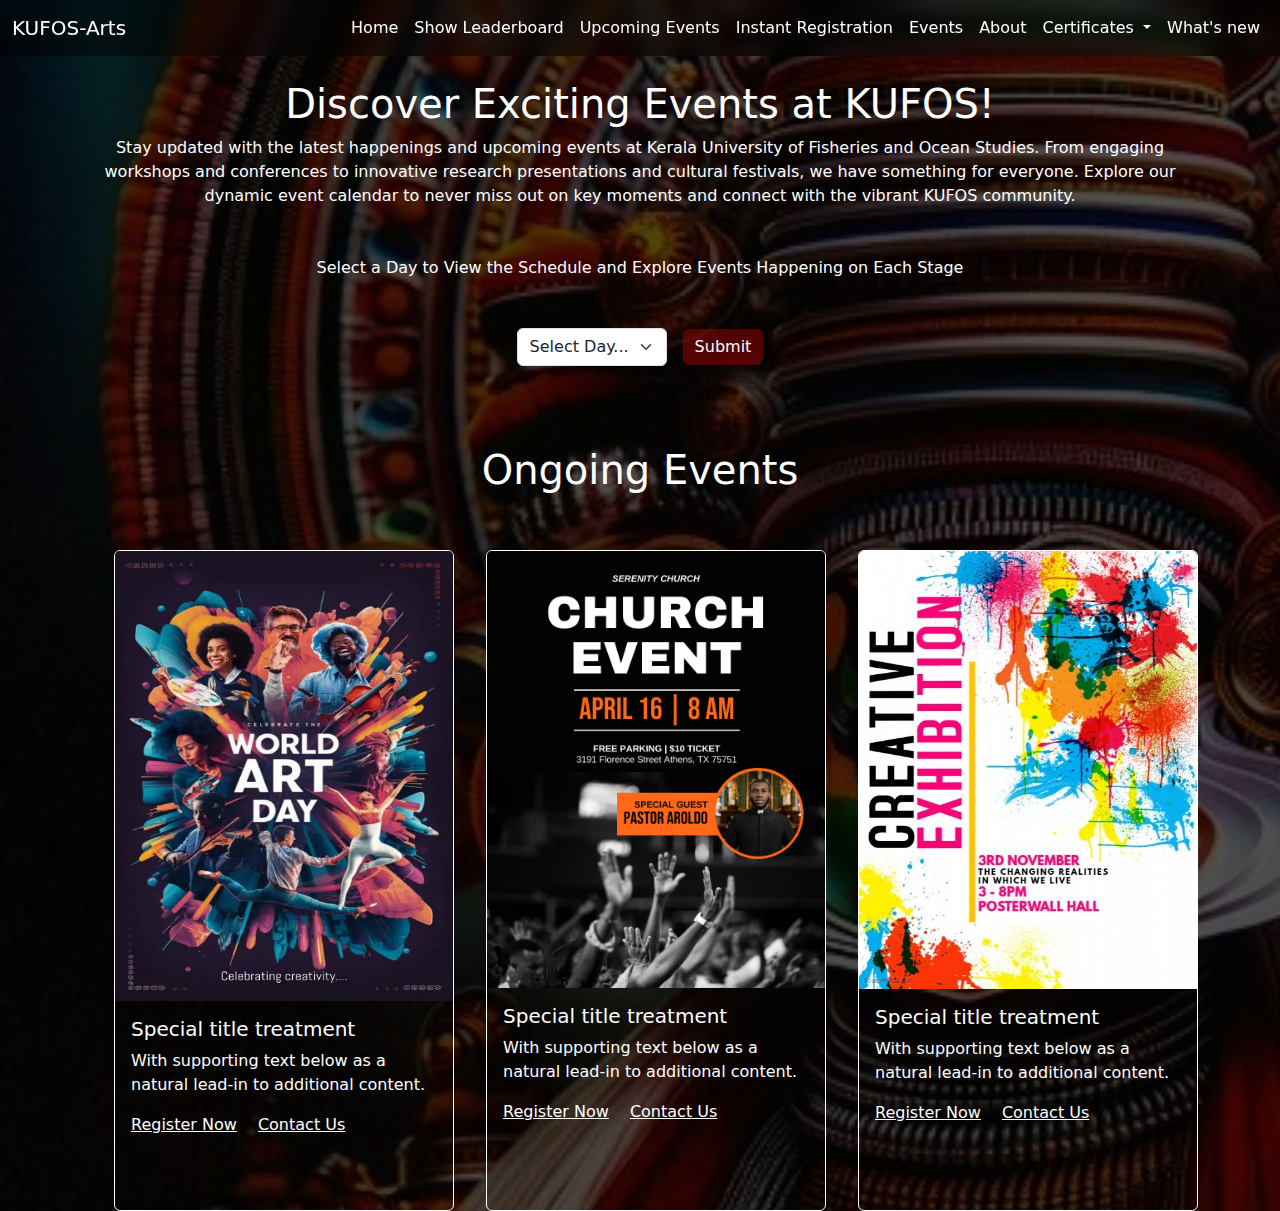
==== events.html @ e2f3a746 "modified" ====
<!DOCTYPE html>
<html lang="en">
<head>
    <meta charset="UTF-8">
    <meta name="viewport" content="width=device-width, initial-scale=1.0">
    <link href="https://cdn.jsdelivr.net/npm/bootstrap@5.3.3/dist/css/bootstrap.min.css" rel="stylesheet" integrity="sha384-QWTKZyjpPEjISv5WaRU9OFeRpok6YctnYmDr5pNlyT2bRjXh0JMhjY6hW+ALEwIH" crossorigin="anonymous">
    <link rel="preconnect" href="https://fonts.googleapis.com">
    <link rel="preconnect" href="https://fonts.gstatic.com" crossorigin>
    <link href="https://fonts.googleapis.com/css2?family=Dela+Gothic+One&display=swap" rel="stylesheet">
    <link rel="stylesheet" href="https://cdnjs.cloudflare.com/ajax/libs/font-awesome/6.6.0/css/all.min.css" integrity="sha512-Kc323vGBEqzTmouAECnVceyQqyqdsSiqLQISBL29aUW4U/M7pSPA/gEUZQqv1cwx4OnYxTxve5UMg5GT6L4JJg==" crossorigin="anonymous" referrerpolicy="no-referrer" />
    <link rel="stylesheet" href="https://cdnjs.cloudflare.com/ajax/libs/animate.css/4.1.1/animate.min.css"/>
    <link rel="icon" type="image/x-icon" href="images/program-logo.jpg">
    <link rel="stylesheet" href="style.css">
    <title>KUHOS Live!</title>
</head>
<body class="event-body">
    <nav class="navbar navbar-expand-lg fixed-top">
        <div class="container-fluid">
          <a class="navbar-brand text-white" href="index.html">KUFOS-Arts</a>
          <button class="navbar-toggler bg-light" type="button" data-bs-toggle="collapse" data-bs-target="#navbarSupportedContent" aria-controls="navbarSupportedContent" aria-expanded="false" aria-label="Toggle navigation">
            <span class="navbar-toggler-icon"></span>
          </button>
          <div class="collapse navbar-collapse" id="navbarSupportedContent">
            <ul class="navbar-nav ms-auto mb-2 mb-lg-0">
                <li class="nav-item">
                    <a class="nav-link active text-white" aria-current="page" href="index.html">Home</a>
                </li>
              <li class="nav-item">
                <a class="nav-link active text-white" aria-current="page" href="leaderboard.html">Show Leaderboard</a>
              </li>
              <li class="nav-item">
                <a class="nav-link active text-white" aria-current="page" href="upcoming.html">Upcoming Events</a>
              </li>
              <li class="nav-item">
                <a class="nav-link active text-white" aria-current="page" href="#">Instant Registration</a>
              </li>
              <li class="nav-item">
                <a class="nav-link active text-white" aria-current="page" href="events.html">Events</a>
              </li>
              <li class="nav-item">
                <a class="nav-link active text-white" href="https://en.wikipedia.org/wiki/Kerala_University_of_Fisheries_and_Ocean_Studies">About</a>
              </li>
              <li class="nav-item dropdown">
                <a class="nav-link dropdown-toggle active text-white" href="#" role="button" data-bs-toggle="dropdown" aria-expanded="false">
                  Certificates
                </a>
                <ul class="dropdown-menu">
                  <li><a class="dropdown-item" href="#">Champion’s Certificate</a></li>
                  <li><a class="dropdown-item" href="#">Participation Certificate</a></li>
                  <li><a class="dropdown-item" href="#">Certificate of Merit</a></li>
                  <li><hr class="dropdown-divider"></li>
                  <li><a class="dropdown-item" href="#">More..</a></li>
                </ul>
              </li>
              <li class="nav-item">
                <a class="nav-link active text-white" aria-disabled="true">What's new</a>
              </li>
            </ul>
          </div>
        </div>
      </nav>

    <main>
        <div class="container-md" style="justify-content:center;">
            <div class="text wow animate__animated animate__zoomIn animate__delay-0.5s animate__slow" style="margin-top: 5rem; color:white; text-align:center;">
            <h1>Discover Exciting Events at KUFOS!</h1>
            <p>Stay updated with the latest happenings and upcoming events at Kerala University of Fisheries and Ocean Studies. From engaging workshops and conferences to innovative research presentations and cultural festivals, we have something for everyone. Explore our dynamic event calendar to never miss out on key moments and connect with the vibrant KUFOS community.</p>
            </div>
        </div>
        <div class="container-md" style="text-align: center; align-items:center;">
            <div class="form wow animate__animated animate__zoomIn animate__delay-0.5s animate__slow" style="text-align: center; color:white; margin-top: 3rem;">
                Select a Day to View the Schedule and Explore Events Happening on Each Stage
            </div>

            <form class="row row-cols-lg-auto g-3 align-items-center wow animate__animated animate__zoomIn animate__delay-0.5s animate__slow" style="margin-top: 2rem; justify-content:center;">
                
              

<div class="col-12">
    <label class="visually-hidden" for="inlineFormSelectPref">Select Day</label>
    <select class="form-select" id="inlineFormSelectPref">
        <option selected>Select Day...</option>
        <option value="1">Day 1</option>
        <option value="2">Day 2</option>
        <option value="3">Day 3</option>
        <option value="4">Day 4</option>
        <option value="5">Day 5</option>
        <option value="6">Day 6</option>
    </select>
</div>

<div class="col-12">
    <button type="button" class="btn btn-primary" id="submit">Submit</button>
</div>
<!-- Containers Section -->
<!-- Container for Day 1 -->
<div class="day-container" id="day-1" style="display: none;">
    <div class="container text-center text-white" style="padding-top: 5rem;">
        <div class="row">
            <div class="col">
                <h5 class="column-heading">Stage 1 Day 1</h5> 
                <p class="col-content">
                    <ul>
                        <li>9:00 - 11:00 AM : ESSAY WRITING  (MALAYALAM)</li>
                        <li>11:15 - 1:15 PM : ESSAY WRITING (ENGLISH)</li>
                        <li>2:00 - 4:00 PM : SHORT STORY WRTITTING (ENGLISH)</li>
                        <li>4:15 - 6:15 PM : POETRY WRITING (ENGLISH)</li>
                        <li>6:15 - 8:45 PM : SHORT STORY WRTITTING (MALAYALAM)</li>
                    </ul>
                </p>
            </div>
            <div class="col">
                <h5 class="column-heading">Stage 2 Day 1</h5> 
                <p class="col-content">
                    <ul>
                        <li>9:00 - 11:00 PM : POETRY WRITING  (HINDI)</li>
                        <li>11:15 - 1:15 PM : SHORT STORY WRTITTING (HINDI)</li>
                        <li>2:00 - 4:00 PM : POSTER DESIGNING</li>
                        <li>4:15 - 6:15  PM : ESSAY WRITING (HINDI)</li>
                    </ul>
                </p>
            </div>
            <div class="col">
                <h5 class="column-heading">Stage 3 Day 1</h5> 
                <p class="col-content">
                    <ul>
                        <li>11:15 - 1:45 PM : COLLAGE</li>
                        <li>4:15 - 6:45  PM : CARTOONING</li>
                    </ul>    
                </p>
            </div>
            <div class="col">
                <h5 class="column-heading">Stage 4 Day 1</h5> 
                <p class="col-content">
                    <ul>
                        <li>9:00 - 11:00 PM : WATER COLOR PAINTING</li>
                        <li>2:00 - 4:30 PM : MEHENDI</li>
                    </ul>    
                </p>
            </div>
        </div>
        </div>
</div>

<!-- Container for Day 2 -->
<div class="day-container" id="day-2" style="display: none;">
    <div class="container text-center text-white" style="padding-top: 5rem;">
        <div class="row">
            <div class="col">
                <h5 class="column-heading">Stage 1 Day 2</h5> 
                <p class="col-content">
                    <ul>
                        <li>9:00 - 11:30 AM : PENCIL DRAWING</li>
                        <li>11:45 - 1:45 PM : POETRY WRITING (MALAYALAM)</li>
                        <li>2:00 - 4:30 PM : FACE PAINTING</li>
                        <li>4:45 - 7:15 PM : PAINTING OIL COLOR</li>
                    </ul>
                </p>
            </div>
            <div class="col">
                <h5 class="column-heading">Stage 2 Day 2</h5> 
                <p class="col-content">
                    <ul>
                        <li>9:00 - 11:30 PM : RANGOLI</li>
                        <li>2:00 - 4:30 PM : CLAY MODELLING</li>
                    </ul>
                </p>
            </div>
            <div class="col">
                <h5 class="column-heading">Stage 3 Day 2</h5> 
                <p class="col-content">
                    <ul>
                        <li>2:00 - 4:30 PM : QUIZ</li>
                        <li>7:30 - 10:00 PM : FILM CRITIC</li>
                    </ul>    
                </p>
            </div>
            <div class="col">
                <h5 class="column-heading">Stage 4 Day 2</h5> 
                <p class="col-content">
                    <ul>
                        <li>9:00 - 11:30 AM : SPOT PHOTOGRAPHY</li>
                    </ul>    
                </p>
            </div>
        </div>
        </div>
</div>

<!-- Container for Day 3 -->
<div class="day-container" id="day-3" style="display: none;">
    <div class="container text-center text-white" style="padding-top: 5rem;">
        <div class="row">
            <div class="col">
                <h5 class="column-heading">Stage 1 Day 3</h5> 
                <p class="col-content">
                    <ul>
                        <li>NIL</li>
                    </ul>
                </p>
            </div>
            <div class="col">
                <h5 class="column-heading">Stage 2 Day 3</h5> 
                <p class="col-content">
                    <ul>
                        <li>NIL</li>
                    </ul>
                </p>
            </div>
            <div class="col">
                <h5 class="column-heading">Stage 3 Day 3</h5> 
                <p class="col-content">
                    <ul>
                        <li>NIL</li>
                    </ul>    
                </p>
            </div>
            <div class="col">
                <h5 class="column-heading">Stage 4 Day 3</h5> 
                <p class="col-content">
                    <ul>
                        <li>10:30 - 1:00 PM : PAINTING WATER COLOUR</li>
                        <li>4:00 PM : CULTURAL PROCESSION</li>
                    </ul>    
                </p>
            </div>
        </div>
        </div>
</div>

<!-- Container for Day 4 -->
<div class="day-container" id="day-4" style="display: none;">
    <div class="container text-center text-white" style="padding-top: 5rem;">
        <div class="row">
            <div class="col">
                <h5 class="column-heading">Stage 1 Day 4</h5> 
                <p class="col-content">
                    <ul>
                        <li>9:30 - 11:10 AM : WESTERN DANCE (SOLO)</li>
                        <li>11:45 - 12:45 PM : STEP IN SYNCHRO</li>
                        <li>2:30 - 3:30 PM : FOLK DANCE SOLO (FEMALE) </li>
                        <li>3:45 - 4:30 PM : ADAPTUNE</li>
                        <li>4:45 - 5:25 PM : GROUP DANCE WESTERN</li>
                    </ul>
                </p>
            </div>
            <div class="col">
                <h5 class="column-heading">Stage 2 Day 4</h5> 
                <p class="col-content">
                    <ul>
                        <li>9:30 - 10:30 AM : WESTERN VOCAL SOLO</li>
                        <li>11:00 - 11:45 AM : MAPPILAPATTU (MALE)</li>
                        <li>1:45 - 2:30 PM : MAPPILAPATTU (FEMALE)</li>
                        <li>3:15 - 4:30 PM : GROUP SONG (INDIAN)</li>
                        <li>4:30 - 5:15 PM : LIGHT VOCAL SOLO (MALE)</li>
                    </ul>
                </p>
            </div>
            <div class="col">
                <h5 class="column-heading">Stage 3 Day 4</h5> 
                <p class="col-content">
                    <ul>
                        <li>9:30 - 11:00 AM : RECITATION(MALAYALAM)</li>
                        <li>12:00 - 12:45 PM : RECITATION (HINDI)</li>
                        <li>1:45 - 2:15 PM : EXTEMPORE (HINDI)</li>
                        <li>2:30 - 4:00 PM : RECITATION (ENGLISH)</li>
                    </ul>    
                </p>
            </div>
            <div class="col">
                <h5 class="column-heading">Stage 4 Day 4</h5> 
                <p class="col-content">
                    <ul>
                        <li>9:30 - 10:45 AM : MONOACT</li>
                        <li>11:00 - 11:20 AM : ADZAP</li>
                        <li>9:00 - 11:00 AM : ESSAY WRITING (MALAYALAM)</li>
                        <li>2:00 - 3:00 PM : ESSAY WRITING (MALAYALAM)</li>
                        <li>3:30 - 4:30 : EXTEMPORE (MALAYALAM)</li>
                    </ul>    
                </p>
            </div>
        </div>
        </div>
</div>

<!-- Container for Day 5 -->
<div class="day-container" id="day-5" style="display: none;">
    <div class="container text-center text-white" style="padding-top: 5rem;">
        <div class="row">
            <div class="col">
                <h5 class="column-heading">Stage 1 Day 5</h5> 
                <p class="col-content">
                    <ul>
                        <li>9:30 - 11:10 AM : WESTERN DANCE (SOLO)</li>
                        <li>11:45 - 12:45 PM : STEP IN SYNCHRO</li>
                        <li>2:30 - 3:30 PM : FOLK DANCE (SOLO)</li>
                        <li>3:45 - 4:30 PM : ADAPTUNE</li>
                        <li>4:45 - 5:25 PM : GROUP DANCE WESTERN</li>
                    </ul>
                </p>
            </div>
            <div class="col">
                <h5 class="column-heading">Stage 2 Day 5</h5> 
                <p class="col-content">
                    <ul>
                        <li>9:30 - 10:30 AM : WESTERN VOCAL SOLO</li>
                        <li>11:00 - 11:45 AM : MAPPILAPATTU (MALE)</li>
                        <li>1:45 - 2:30 PM : MAPPILAPATTU (FEMALE)</li>
                        <li>3:15 - 4:30 PM : GROUP SONG INDIAN</li>
                        <li>4:30 - 5:15 PM : LIGHT VOCAL SOLO(MALE)</li>
                    </ul>
                </p>
            </div>
            <div class="col">
                <h5 class="column-heading">Stage 3 Day 5</h5> 
                <p class="col-content">
                    <ul>
                        <li>09:30 - 11:00 AM : RECITATION (MALAYALAM)</li>
                        <li>12:00 - 12:45 PM : RECITATION(HINDI)</li>
                        <li>1:45 - 2:15 PM: EXTEMPORE(HINDI)</li>
                        <li>2:30 - 4:00 PM : RECITATION(ENG)</li>
                    </ul>    
                </p>
            </div>
            <div class="col">
                <h5 class="column-heading">Stage 4 Day 5</h5> 
                <p class="col-content">
                    <ul>
                        <li>9:30 - 10:45 AM : MONOACT</li>
                        <li>11:00 - 11:20 AM : ADZAP</li>
                        <li>02:00 - 3:00PM : EDEBATE(MALAYALAM)</li>
                        <li>93:30 - 4:30 PM : EXTEMPORE(MALAYALAM)</li>
                    </ul>    
                </p>
            </div>
        </div>
        </div>
</div>

<!-- Container for Day 6 -->
<div class="day-container" id="day-6" style="display: none;">
    <div class="container text-center text-white" style="padding-top: 5rem;">
        <div class="row">
            <div class="col">
                <h5 class="column-heading">Stage 1 Day 6</h5> 
                <p class="col-content">
                    <ul>
                        <li>09:30 - 11:00 AM : THIRUVATHIRA</li>
                        <li>12:00 - 12:40 PM : MIME</li>
                        <li>2:00 - 3:20 PM : GROUP DANCE FOLK</li>
                        <li>3:30 - 4:45 PM : ENADANPATTU</li>
                        <li>05:15 - 6:00 PM : DRAMA</li>
                        <li>7.00 PM : EINAUGURATION CEREMONY</li>
                    </ul>
                </p>
            </div>
            <div class="col">
                <h5 class="column-heading">Stage 2 Day 6</h5> 
                <p class="col-content">
                    <ul>
                        <li>09:30 - 10:30 PM : AKSHARASLOKAM</li>
                        <li>11:15 - 1:15 PM : CLASSICAL VOCAL SOLO(FEMALE)</li>
                        <li>2:00 - 2:40 PM : CLASSICAL VOCAL SOLO(MALE)</li>
                        <li>03:00 - 03:40 PM : GROUP SONG (WESTERN)</li>
                    </ul>
                </p>
            </div>
            <div class="col">
                <h5 class="column-heading">Stage 3 Day 6</h5> 
                <p class="col-content">
                    <ul>
                        <li>NIL</li>
                    </ul>    
                </p>
            </div>
            <div class="col">
                <h5 class="column-heading">Stage 4 Day 6</h5> 
                <p class="col-content">
                    <ul>
                        <li>09:30 - 10:30 AM : DEBATE (ENGLISH)</li>
                        <li>10:30 - 11:30 AM : EXTEMPORE(ENGLISH)</li>
                    </ul>    
                </p>
            </div>
        </div>
        </div>
</div>


        </div>    
        <div class="container-md text-white" style="align-items: center; text-align:center; margin-top:5rem;"></div>
            <h1 style="color: white; text-align:center">Ongoing Events</h1>
            <div class="container">
                <div class="card-container">
                    <div class="card bg-transparent wow animate__animated animate__zoomIn animate__delay-0.5s animate__slow" style="border: 1px solid white;">
                        <img src="images/poster-template2.jpg" class="card-img-top" alt="...">
                        <div class="card-body text-white" >
                            <h5 class="card-title">Special title treatment</h5>
                            <p class="card-text">With supporting text below as a natural lead-in to additional content.</p>
                            <a href="#" style="color: white;">Register Now</a>
                            <a href="#" style="color: white; margin-left:1rem">Contact Us</a>
                        </div>
                    </div>    
                    <div class="card bg-transparent wow animate__animated animate__zoomIn animate__delay-0.5s animate__slow" style="border: 1px solid white;">
                        <img src="images/event-template.png" class="card-img-top" alt="...">
                        <div class="card-body text-white" >
                            <h5 class="card-title">Special title treatment</h5>
                            <p class="card-text">With supporting text below as a natural lead-in to additional content.</p>
                            <a href="#" style="color: white;">Register Now</a>
                            <a href="#" style="color: white; margin-left:1rem">Contact Us</a>
                        </div>
                    </div>
                    <div class="card bg-transparent wow animate__animated animate__zoomIn animate__delay-0.5s animate__slow" style="border: 1px solid white;">
                        <img src="images/poster-template.jpg" class="card-img-top" alt="...">
                        <div class="card-body text-white" >
                            <h5 class="card-title">Special title treatment</h5>
                            <p class="card-text">With supporting text below as a natural lead-in to additional content.</p>
                            <a href="#" style="color: white;">Register Now</a>
                            <a href="#" style="color: white; margin-left:1rem">Contact Us</a>
                        </div>
                    </div>
                </div>
            </div>
            
        </div>

    </main>

    <footer></footer>





    <!-- JavaScript to Handle Toggle Logic -->
    <script>
        document.getElementById('submit').addEventListener('click', function (event) {
            // Prevent any default button action
            event.preventDefault();
    
            // Hide all day containers
            document.querySelectorAll('.day-container').forEach(container => {
                container.style.display = 'none';
            });
    
            // Get the selected value
            const selectedDay = document.getElementById('inlineFormSelectPref').value;
    
            // Show the corresponding container based on the selected day
            if (selectedDay && selectedDay !== 'Select Day...') {
                const selectedContainer = document.getElementById(`day-${selectedDay}`);
                if (selectedContainer) {
                    selectedContainer.style.display = 'block';
                }
            } else {
                alert('Please select a day before submitting.'); // Optional: Alert if no day is selected
            }
        });
    </script>

    <script src="js/wow.min.js"></script>
              <script>
              new WOW().init();
              </script>
    <script src="https://cdn.jsdelivr.net/npm/bootstrap@5.3.3/dist/js/bootstrap.bundle.min.js" integrity="sha384-YvpcrYf0tY3lHB60NNkmXc5s9fDVZLESaAA55NDzOxhy9GkcIdslK1eN7N6jIeHz" crossorigin="anonymous"></script>
</body>
</html>
---- style.css ----
body{
    margin: 0px;
    border: 0px;
    background-color: black;
}
.navbar {
    background-color: rgba(0, 0, 0, 0.459);
    backdrop-filter: blur(10px);
    -webkit-backdrop-filter: blur(10px); /* For Safari */
}
.nav-item{
    margin-top: 0rem;
}
.container-lg{
    background-image: url('images/bg.jpg');
    background-size: cover;
    background-repeat: no-repeat;
    padding-bottom: 3rem;
}
.container-lg h1{
    padding-top: 5rem;
    font-size: 3rem;
    font-family: 'Dela Gothic One';
}
.container-lg h2{
    margin-top: 2rem;
    font-size: 2rem;
    font-family: "Kanit", sans-serif;
}
.container-lg h5{
    font-family:'Courier New', Courier, monospace;
}
.btn{
    width: 30%;
    background-color: rgba(120, 3, 3, 0.655);
    border: none;
    transition: 0.6s width;
}
.btn:hover{
    width: 40%;
    background-color: rgba(120, 3, 3, 0.456);
}
.row{
    display: flex; 
    flex-direction: row;
}
.col{
    font-size: 2rem;
    border: 2px solid rgba(157, 6, 6, 0.5);
    border-radius: 1rem;
    background-color: black;
}
.col i{
     margin-right: 0.5rem;
}
.column-heading{
    font-size: 1.5vw;
    padding-top: 2rem;
    padding-bottom: 1rem;
}
.col-content{
    font-size: 1rem;
}
.col a{
    font-size: 1rem;
    color: white;
}
.col h5{
    font-family: Arial, Helvetica, sans-serif;
}
.event-body{
    background-image: url('images/bg.jpg');
    background-repeat: no-repeat;
    background-size: cover;
}
.col-6{
    border: 2px solid white;
    cursor: pointer;
}
.p-3 a{
    color: white;
    text-decoration: none;
}
#submit{
    width: 100%;
}
ul{
    text-align: left;
}
ul li{
    margin-top: 1rem;
    font-size: 1rem;
    list-style: none;
}
.card-container{
    display: flex;
    padding-top: 3rem;
}
.card{
    margin-left: 2rem;
    height: auto;
    padding-bottom: 1rem;
    width: 33.33%;
}
.card img{
    height: 70%;
}
.card-body{
    padding-bottom: 0rem;
    height: 40%;
}
.img-thumbnail{
    width:25%;
}
#leaderboard-row{
    background-color: rgba(27, 1, 1, 0.466);
}
.footer {
    background: linear-gradient(to bottom, rgba(88, 3, 3, 0) 0%, rgba(88, 3, 3, 0.318) 20%);
}
@media (max-width: 1024px) {
    .row {
        display: grid;
        flex-direction: column; 
    }
    .col{
        margin-top: 3rem;
    }
    .column-heading{
        font-size: 3vw;
    }
    .btn{
        width: 50%;
    }
    .btn:hover{
        width: 60%;
    }  
    .card-container{
        display: block;
        padding-right: 3.5rem;
    }
    .card{
        margin-top: 1rem;
        width: 100%;
    }
}
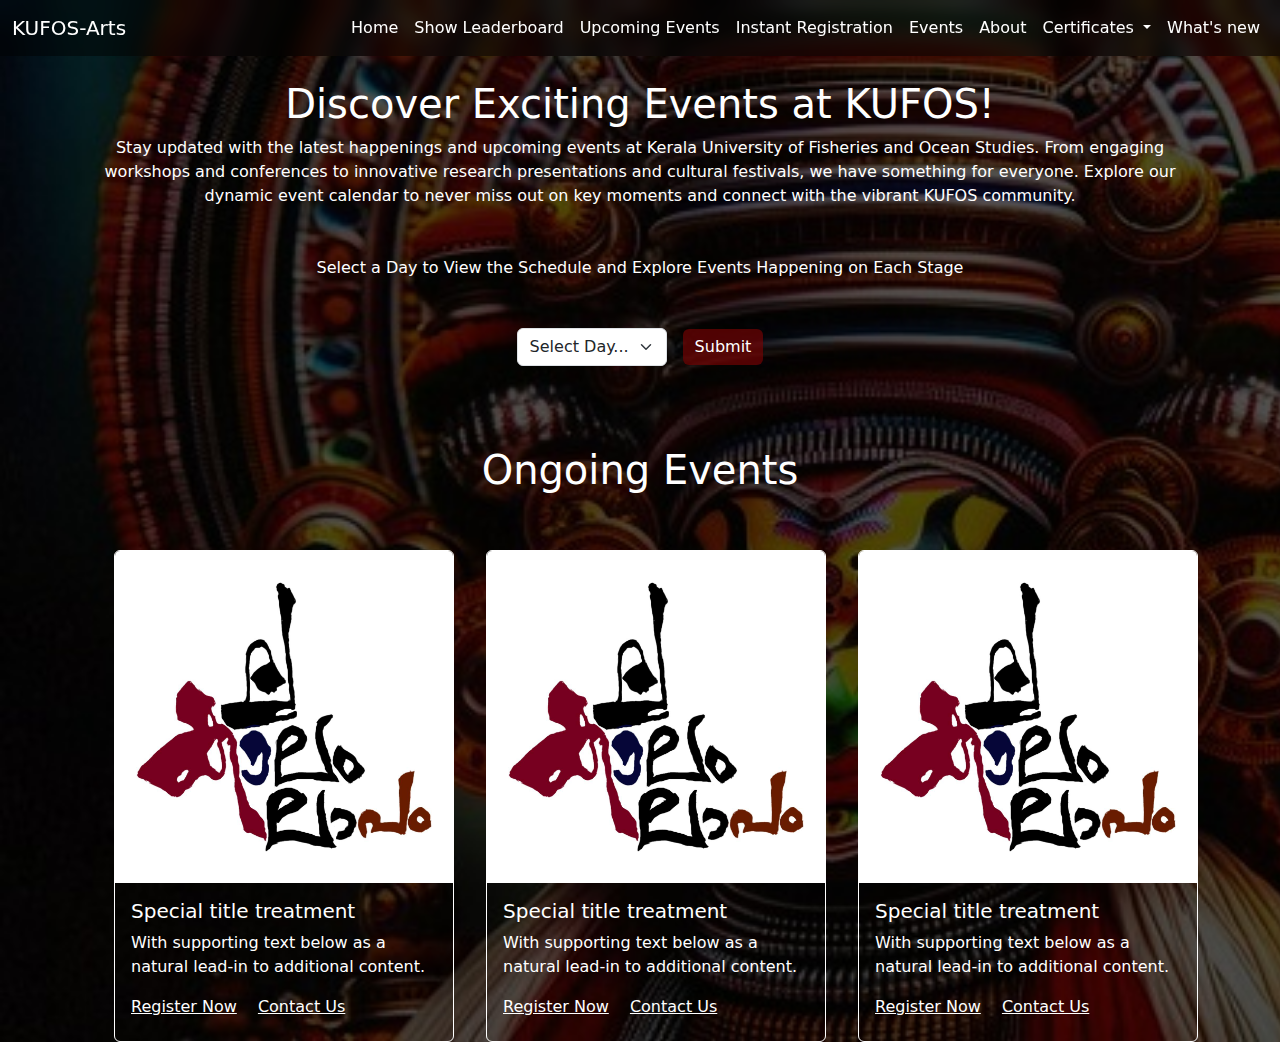
==== commit cf357563: "modified" ====
--- a/events.html
+++ b/events.html
@@ -393,7 +393,7 @@
             <div class="container">
                 <div class="card-container">
                     <div class="card bg-transparent wow animate__animated animate__zoomIn animate__delay-0.5s animate__slow" style="border: 1px solid white;">
-                        <img src="images/poster-template2.jpg" class="card-img-top" alt="...">
+                        <img src="images/program-logo.jpg" class="card-img-top" alt="...">
                         <div class="card-body text-white" >
                             <h5 class="card-title">Special title treatment</h5>
                             <p class="card-text">With supporting text below as a natural lead-in to additional content.</p>
@@ -402,7 +402,7 @@
                         </div>
                     </div>    
                     <div class="card bg-transparent wow animate__animated animate__zoomIn animate__delay-0.5s animate__slow" style="border: 1px solid white;">
-                        <img src="images/event-template.png" class="card-img-top" alt="...">
+                        <img src="images/program-logo.jpg" class="card-img-top" alt="...">
                         <div class="card-body text-white" >
                             <h5 class="card-title">Special title treatment</h5>
                             <p class="card-text">With supporting text below as a natural lead-in to additional content.</p>
@@ -411,7 +411,7 @@
                         </div>
                     </div>
                     <div class="card bg-transparent wow animate__animated animate__zoomIn animate__delay-0.5s animate__slow" style="border: 1px solid white;">
-                        <img src="images/poster-template.jpg" class="card-img-top" alt="...">
+                        <img src="images/program-logo.jpg" class="card-img-top" alt="...">
                         <div class="card-body text-white" >
                             <h5 class="card-title">Special title treatment</h5>
                             <p class="card-text">With supporting text below as a natural lead-in to additional content.</p>
--- a/style.css
+++ b/style.css
@@ -118,6 +118,10 @@
 .footer {
     background: linear-gradient(to bottom, rgba(88, 3, 3, 0) 0%, rgba(88, 3, 3, 0.318) 20%);
 }
+.social-icons a i:hover{
+    color: red;
+}
+
 @media (max-width: 1024px) {
     .row {
         display: grid;
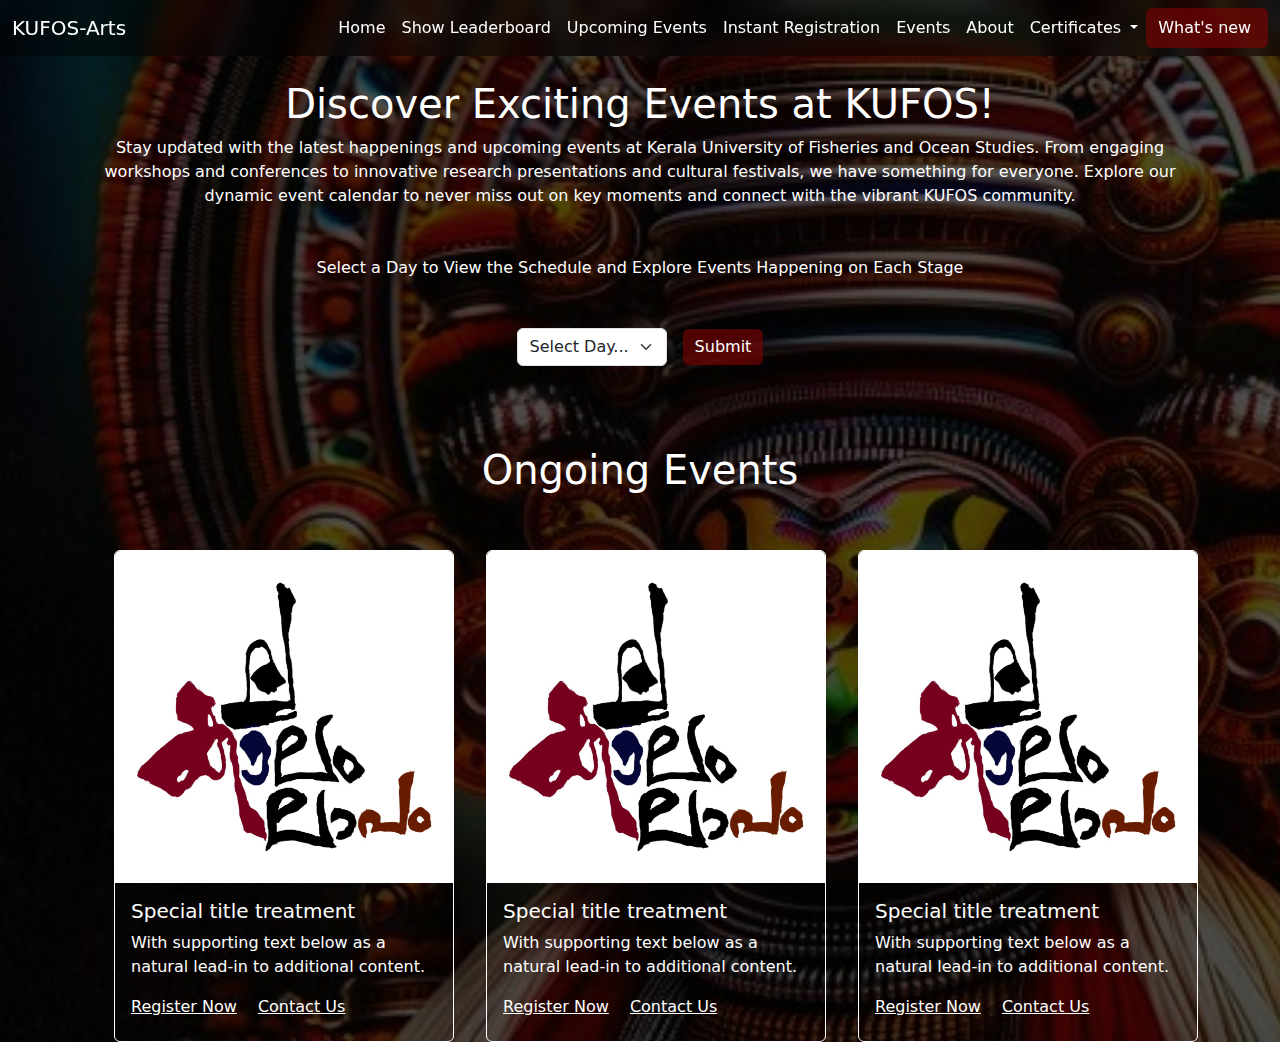
==== commit fc1fbeca: "modified" ====
--- a/events.html
+++ b/events.html
@@ -52,13 +52,35 @@
                   <li><a class="dropdown-item" href="#">More..</a></li>
                 </ul>
               </li>
-              <li class="nav-item">
-                <a class="nav-link active text-white" aria-disabled="true">What's new</a>
-              </li>
+              <button class="btn btn-primary" type="button" data-bs-toggle="offcanvas" data-bs-target="#offcanvasExample" aria-controls="offcanvasExample" style=" font-size:1rem; width:auto;">
+                What's new<i class="fa-regular fa-bell" style="margin-left: 0.3rem; font-size:1rem;"></i>
+              </button>
             </ul>
           </div>
         </div>
       </nav>
+
+      <div class="offcanvas offcanvas-start" tabindex="-1" id="offcanvasExample" aria-labelledby="offcanvasExampleLabel bg-dark text-white">
+        <div class="offcanvas-header bg-dark text-white">
+          <h5 class="offcanvas-title" id="offcanvasExampleLabel">Notification</h5>
+          <button type="button" class="btn-close bg-light" data-bs-dismiss="offcanvas" aria-label="Close"></button>
+        </div>
+        <div class="offcanvas-body bg-dark text-white">
+          <img src="images/event.png" class="card-img-top" alt="..." style="background-color: rgb(179, 179, 179);">
+          <div>
+            Today's events and the latest leaderboard have been published. Stay updated with all the action and see who's leading the competition!
+          </div>
+          <div class="dropdown mt-3">
+            <button class="btn btn-secondary dropdown-toggle" type="button" data-bs-toggle="dropdown" style="width: auto;">
+              Check it out
+            </button>
+            <ul class="dropdown-menu">
+              <li><a class="dropdown-item" href="events.html">Events</a></li>
+              <li><a class="dropdown-item" href="leaderboard.html">Leaderboard</a></li>
+            </ul>
+          </div>
+        </div>
+      </div>
 
     <main>
         <div class="container-md" style="justify-content:center;">
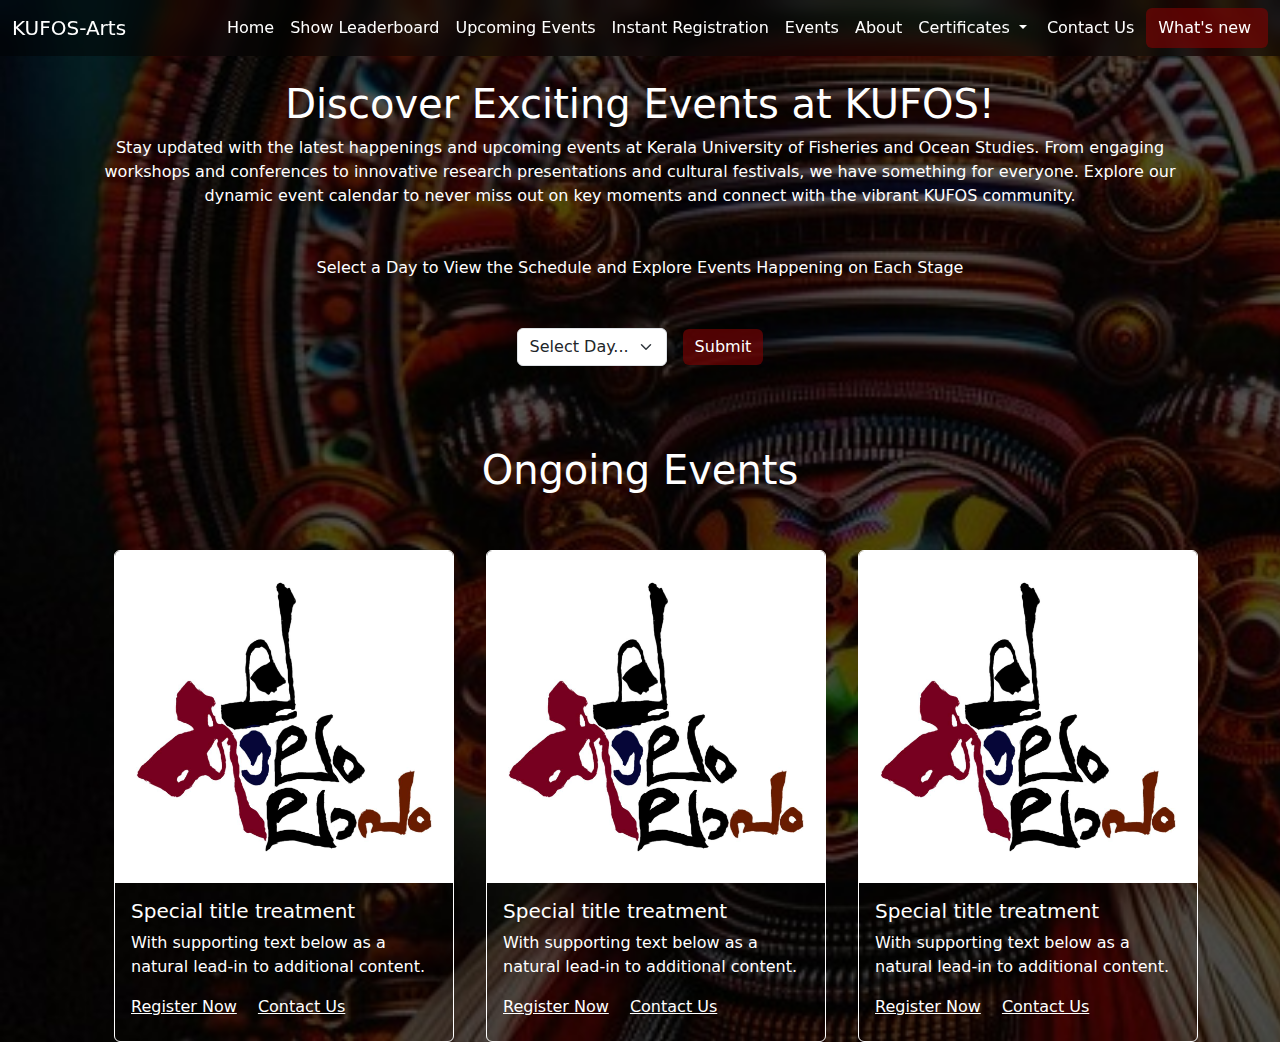
==== commit 4c276b3b: "modified" ====
--- a/events.html
+++ b/events.html
@@ -52,6 +52,9 @@
                   <li><a class="dropdown-item" href="#">More..</a></li>
                 </ul>
               </li>
+              <button type="button" class="btn btn-primary bg-transparent text-white" data-bs-toggle="modal" data-bs-target="#exampleModal" style="width: auto;">
+                Contact Us
+              </button>
               <button class="btn btn-primary" type="button" data-bs-toggle="offcanvas" data-bs-target="#offcanvasExample" aria-controls="offcanvasExample" style=" font-size:1rem; width:auto;">
                 What's new<i class="fa-regular fa-bell" style="margin-left: 0.3rem; font-size:1rem;"></i>
               </button>
@@ -59,6 +62,26 @@
           </div>
         </div>
       </nav>
+
+      <div class="modal fade" id="exampleModal" tabindex="-1" aria-labelledby="exampleModalLabel" aria-hidden="true">
+        <div class="modal-dialog modal-dialog-centered">
+          <div class="modal-content">
+            <div class="modal-header">
+              <h1 class="modal-title fs-5" id="exampleModalLabel">Contact Us</h1>
+              <button type="button" class="btn-close" data-bs-dismiss="modal" aria-label="Close"></button>
+            </div>
+            <div class="modal-body" style="text-align: center;">
+                <i class="fa-brands fa-instagram" style="font-size: 3rem; margin-right:2rem;"></i>
+                <i class="fa-brands fa-whatsapp" style="font-size: 3rem; margin-right:2rem;"></i>
+                <i class="fa-regular fa-envelope" style="font-size: 3rem; margin-right:2rem;"></i>
+                <i class="fa-brands fa-twitter" style="font-size: 3rem; margin-right:2rem;"></i>
+            </div>
+            <div class="modal-footer">
+              <button type="button" class="btn btn-secondary" data-bs-dismiss="modal">Close</button>
+            </div>
+          </div>
+        </div>
+      </div>
 
       <div class="offcanvas offcanvas-start" tabindex="-1" id="offcanvasExample" aria-labelledby="offcanvasExampleLabel bg-dark text-white">
         <div class="offcanvas-header bg-dark text-white">
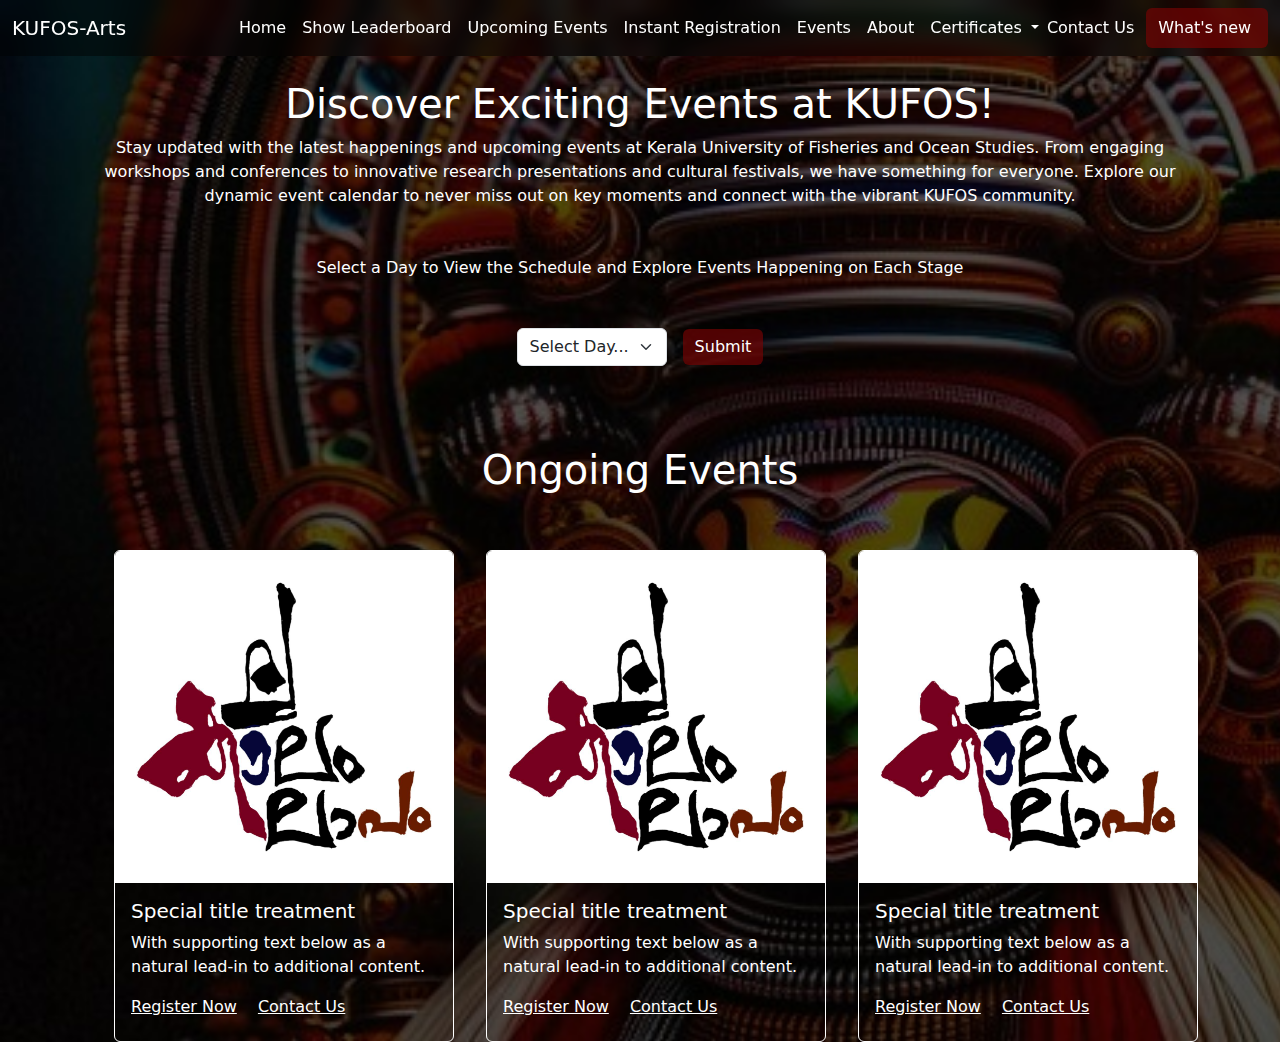
==== commit a9bda769: "modified" ====
--- a/events.html
+++ b/events.html
@@ -52,7 +52,7 @@
                   <li><a class="dropdown-item" href="#">More..</a></li>
                 </ul>
               </li>
-              <button type="button" class="btn btn-primary bg-transparent text-white" data-bs-toggle="modal" data-bs-target="#exampleModal" style="width: auto;">
+              <button type="button" class="btn btn-primary bg-transparent text-white" data-bs-toggle="modal" data-bs-target="#exampleModal" style="width:auto;padding-left:0px; text-align:left;">
                 Contact Us
               </button>
               <button class="btn btn-primary" type="button" data-bs-toggle="offcanvas" data-bs-target="#offcanvasExample" aria-controls="offcanvasExample" style=" font-size:1rem; width:auto;">
